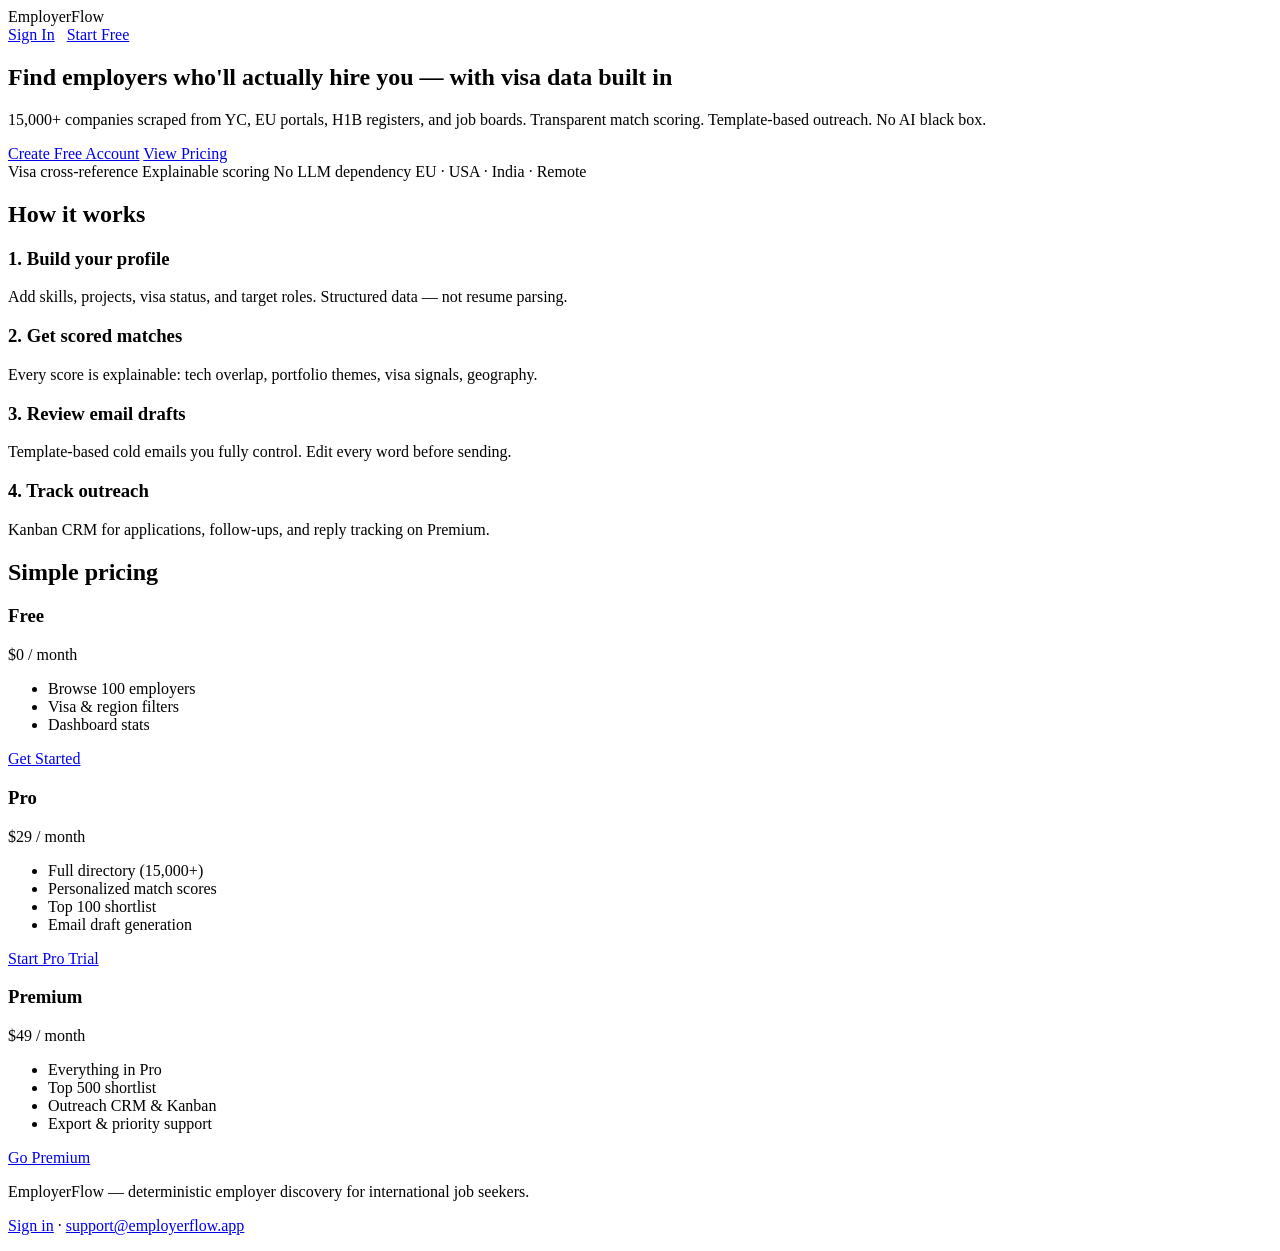
==== frontend/static/index.html @ b6869681 "Production SaaS: auth, Stripe billing, employer seed, deploy configs - Multi-tenant FastAPI app with" ====
<!DOCTYPE html>
<html lang="en">
<head>
  <meta charset="UTF-8">
  <meta name="viewport" content="width=device-width, initial-scale=1.0">
  <title>EmployerFlow — Visa-Aware Employer Discovery</title>
  <link rel="preconnect" href="https://fonts.googleapis.com">
  <link href="https://fonts.googleapis.com/css2?family=Inter:wght@400;500;600&family=Outfit:wght@500;600;700&display=swap" rel="stylesheet">
  <link rel="stylesheet" href="/static/css/style.css">
</head>
<body>
  <nav class="landing-nav">
    <div class="logo">Employer<span>Flow</span></div>
    <div>
      <a href="/app.html" class="btn btn-ghost" style="margin-right:8px">Sign In</a>
      <a href="/app.html#register" class="btn btn-primary">Start Free</a>
    </div>
  </nav>

  <section class="hero">
    <h1>Find employers who'll actually hire you — with visa data built in</h1>
    <p>
      15,000+ companies scraped from YC, EU portals, H1B registers, and job boards.
      Transparent match scoring. Template-based outreach. No AI black box.
    </p>
    <div class="hero-actions">
      <a href="/app.html#register" class="btn btn-primary">Create Free Account</a>
      <a href="#pricing" class="btn btn-ghost">View Pricing</a>
    </div>
    <div class="badge-row">
      <span class="badge">Visa cross-reference</span>
      <span class="badge">Explainable scoring</span>
      <span class="badge">No LLM dependency</span>
      <span class="badge">EU · USA · India · Remote</span>
    </div>
  </section>

  <section class="features">
    <h2 class="section-title">How it works</h2>
    <div class="feature-grid">
      <div class="feature-card">
        <h3>1. Build your profile</h3>
        <p>Add skills, projects, visa status, and target roles. Structured data — not resume parsing.</p>
      </div>
      <div class="feature-card">
        <h3>2. Get scored matches</h3>
        <p>Every score is explainable: tech overlap, portfolio themes, visa signals, geography.</p>
      </div>
      <div class="feature-card">
        <h3>3. Review email drafts</h3>
        <p>Template-based cold emails you fully control. Edit every word before sending.</p>
      </div>
      <div class="feature-card">
        <h3>4. Track outreach</h3>
        <p>Kanban CRM for applications, follow-ups, and reply tracking on Premium.</p>
      </div>
    </div>
  </section>

  <section class="pricing" id="pricing">
    <h2 class="section-title">Simple pricing</h2>
    <div class="pricing-grid" id="pricing-cards">
      <div class="price-card">
        <h3>Free</h3>
        <div class="price">$0 <span>/ month</span></div>
        <ul>
          <li>Browse 100 employers</li>
          <li>Visa & region filters</li>
          <li>Dashboard stats</li>
        </ul>
        <a href="/app.html#register" class="btn btn-ghost" style="width:100%">Get Started</a>
      </div>
      <div class="price-card featured">
        <h3>Pro</h3>
        <div class="price">$29 <span>/ month</span></div>
        <ul>
          <li>Full directory (15,000+)</li>
          <li>Personalized match scores</li>
          <li>Top 100 shortlist</li>
          <li>Email draft generation</li>
        </ul>
        <a href="/app.html#register" class="btn btn-primary" style="width:100%">Start Pro Trial</a>
      </div>
      <div class="price-card">
        <h3>Premium</h3>
        <div class="price">$49 <span>/ month</span></div>
        <ul>
          <li>Everything in Pro</li>
          <li>Top 500 shortlist</li>
          <li>Outreach CRM & Kanban</li>
          <li>Export & priority support</li>
        </ul>
        <a href="/app.html#register" class="btn btn-ghost" style="width:100%">Go Premium</a>
      </div>
    </div>
  </section>

  <footer>
    <p>EmployerFlow — deterministic employer discovery for international job seekers.</p>
    <p style="margin-top:8px"><a href="/app.html">Sign in</a> · <a href="mailto:support@employerflow.app">support@employerflow.app</a></p>
  </footer>
</body>
</html>
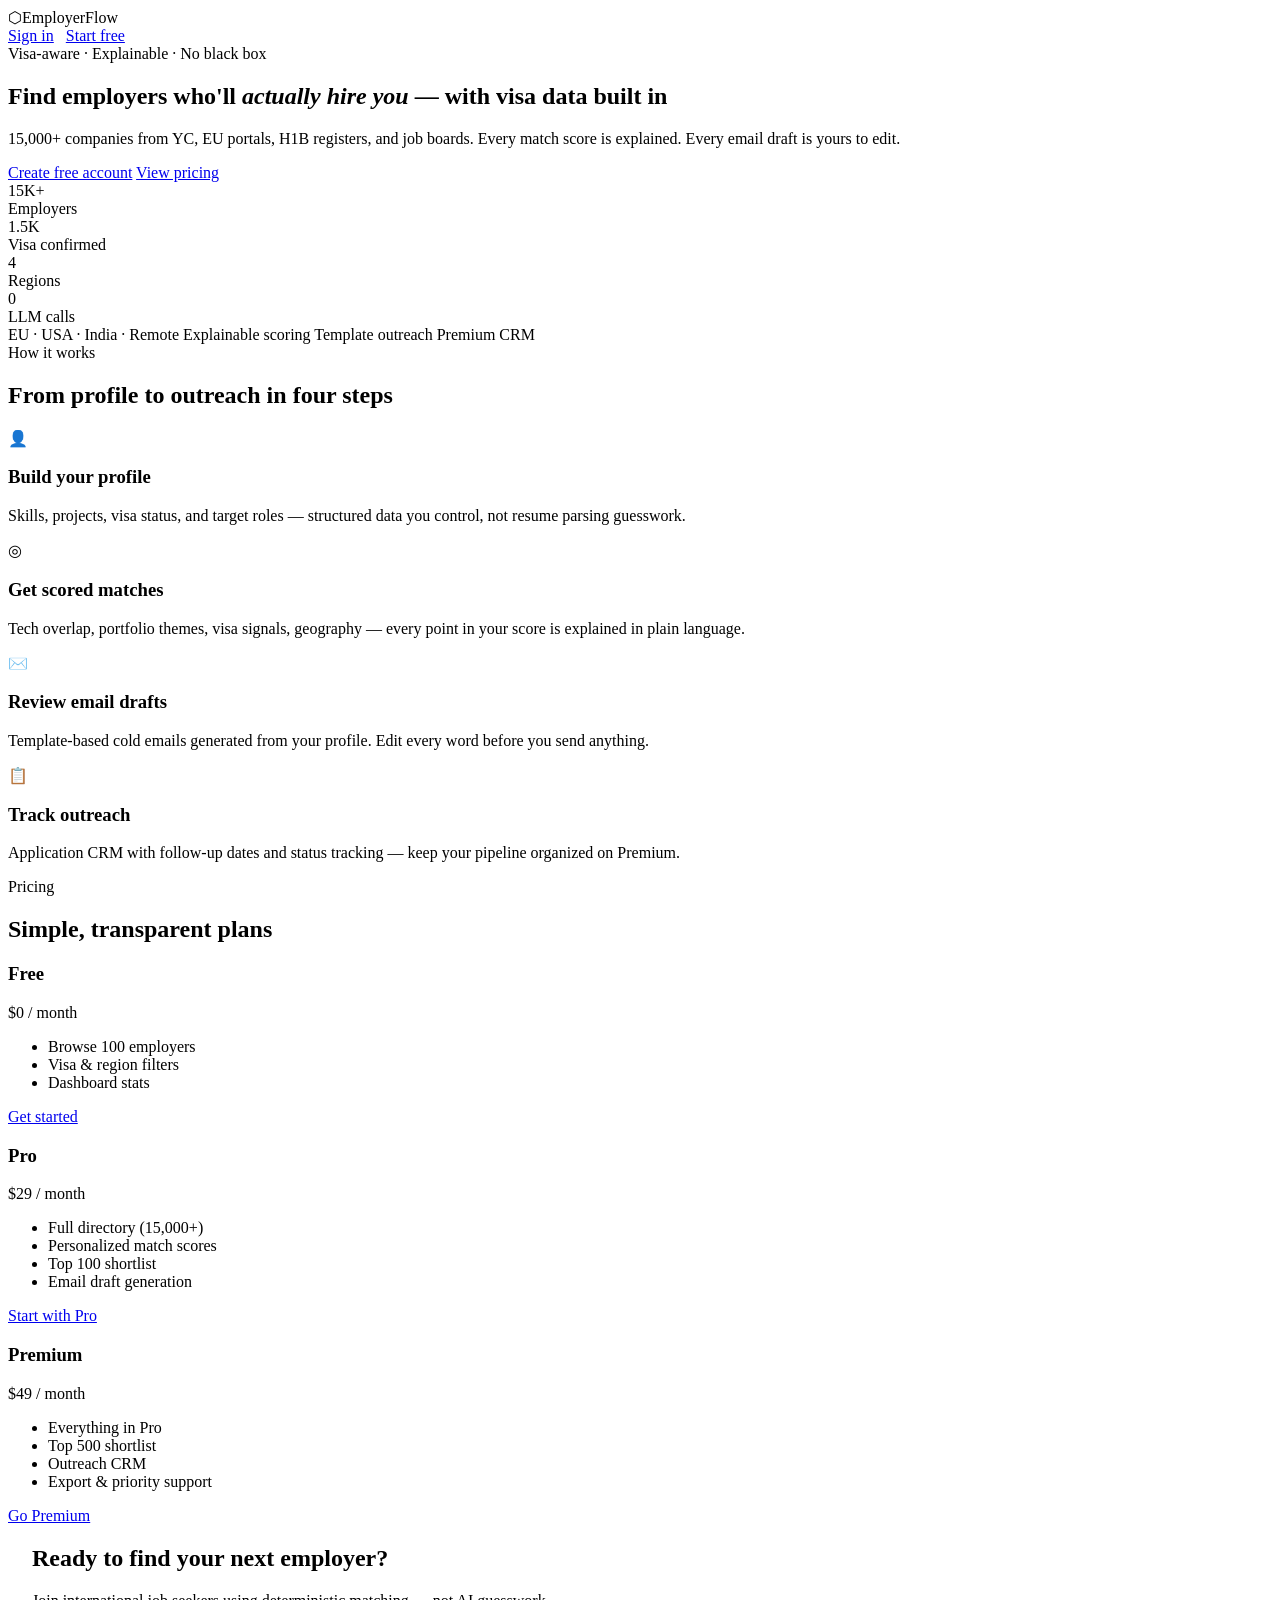
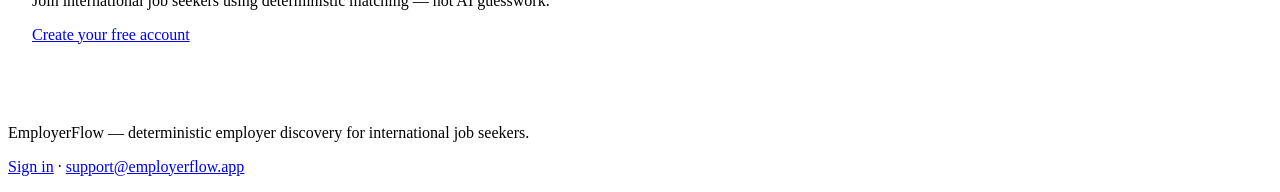
==== commit bf092546: "Redesign EmployerFlow UI with migration-intelligence aesthetic. New Syne + DM Sans typography, coppe" ====
--- a/frontend/static/index.html
+++ b/frontend/static/index.html
@@ -5,61 +5,75 @@
   <meta name="viewport" content="width=device-width, initial-scale=1.0">
   <title>EmployerFlow — Visa-Aware Employer Discovery</title>
   <link rel="preconnect" href="https://fonts.googleapis.com">
-  <link href="https://fonts.googleapis.com/css2?family=Inter:wght@400;500;600&family=Outfit:wght@500;600;700&display=swap" rel="stylesheet">
-  <link rel="stylesheet" href="/static/css/style.css">
+  <link rel="preconnect" href="https://fonts.gstatic.com" crossorigin>
+  <link href="https://fonts.googleapis.com/css2?family=DM+Sans:ital,opsz,wght@0,9..40,400;0,9..40,500;0,9..40,600;0,9..40,700&family=JetBrains+Mono:wght@500;600&family=Syne:wght@600;700;800&display=swap" rel="stylesheet">
+  <link rel="stylesheet" href="/static/css/style.css?v=ui2">
 </head>
-<body>
+<body class="landing-body">
   <nav class="landing-nav">
-    <div class="logo">Employer<span>Flow</span></div>
+    <div class="logo"><span class="logo-mark">⬡</span>Employer<span>Flow</span></div>
     <div>
-      <a href="/app.html" class="btn btn-ghost" style="margin-right:8px">Sign In</a>
-      <a href="/app.html#register" class="btn btn-primary">Start Free</a>
+      <a href="/app.html" class="btn btn-ghost" style="margin-right:8px">Sign in</a>
+      <a href="/app.html#register" class="btn btn-primary">Start free</a>
     </div>
   </nav>
 
   <section class="hero">
-    <h1>Find employers who'll actually hire you — with visa data built in</h1>
+    <div class="hero-eyebrow">Visa-aware · Explainable · No black box</div>
+    <h1>Find employers who'll <em>actually hire you</em> — with visa data built in</h1>
     <p>
-      15,000+ companies scraped from YC, EU portals, H1B registers, and job boards.
-      Transparent match scoring. Template-based outreach. No AI black box.
+      15,000+ companies from YC, EU portals, H1B registers, and job boards.
+      Every match score is explained. Every email draft is yours to edit.
     </p>
     <div class="hero-actions">
-      <a href="/app.html#register" class="btn btn-primary">Create Free Account</a>
-      <a href="#pricing" class="btn btn-ghost">View Pricing</a>
+      <a href="/app.html#register" class="btn btn-primary">Create free account</a>
+      <a href="#pricing" class="btn btn-ghost">View pricing</a>
+    </div>
+    <div class="hero-stats">
+      <div class="hero-stat"><div class="num">15K+</div><div class="lbl">Employers</div></div>
+      <div class="hero-stat"><div class="num">1.5K</div><div class="lbl">Visa confirmed</div></div>
+      <div class="hero-stat"><div class="num">4</div><div class="lbl">Regions</div></div>
+      <div class="hero-stat"><div class="num">0</div><div class="lbl">LLM calls</div></div>
     </div>
     <div class="badge-row">
-      <span class="badge">Visa cross-reference</span>
+      <span class="badge">EU · USA · India · Remote</span>
       <span class="badge">Explainable scoring</span>
-      <span class="badge">No LLM dependency</span>
-      <span class="badge">EU · USA · India · Remote</span>
+      <span class="badge">Template outreach</span>
+      <span class="badge">Premium CRM</span>
     </div>
   </section>
 
   <section class="features">
-    <h2 class="section-title">How it works</h2>
+    <div class="section-eyebrow">How it works</div>
+    <h2 class="section-title">From profile to outreach in four steps</h2>
     <div class="feature-grid">
       <div class="feature-card">
-        <h3>1. Build your profile</h3>
-        <p>Add skills, projects, visa status, and target roles. Structured data — not resume parsing.</p>
+        <div class="feature-icon">👤</div>
+        <h3>Build your profile</h3>
+        <p>Skills, projects, visa status, and target roles — structured data you control, not resume parsing guesswork.</p>
       </div>
       <div class="feature-card">
-        <h3>2. Get scored matches</h3>
-        <p>Every score is explainable: tech overlap, portfolio themes, visa signals, geography.</p>
+        <div class="feature-icon">◎</div>
+        <h3>Get scored matches</h3>
+        <p>Tech overlap, portfolio themes, visa signals, geography — every point in your score is explained in plain language.</p>
       </div>
       <div class="feature-card">
-        <h3>3. Review email drafts</h3>
-        <p>Template-based cold emails you fully control. Edit every word before sending.</p>
+        <div class="feature-icon">✉️</div>
+        <h3>Review email drafts</h3>
+        <p>Template-based cold emails generated from your profile. Edit every word before you send anything.</p>
       </div>
       <div class="feature-card">
-        <h3>4. Track outreach</h3>
-        <p>Kanban CRM for applications, follow-ups, and reply tracking on Premium.</p>
+        <div class="feature-icon">📋</div>
+        <h3>Track outreach</h3>
+        <p>Application CRM with follow-up dates and status tracking — keep your pipeline organized on Premium.</p>
       </div>
     </div>
   </section>
 
   <section class="pricing" id="pricing">
-    <h2 class="section-title">Simple pricing</h2>
-    <div class="pricing-grid" id="pricing-cards">
+    <div class="section-eyebrow">Pricing</div>
+    <h2 class="section-title">Simple, transparent plans</h2>
+    <div class="pricing-grid">
       <div class="price-card">
         <h3>Free</h3>
         <div class="price">$0 <span>/ month</span></div>
@@ -68,7 +82,7 @@
           <li>Visa & region filters</li>
           <li>Dashboard stats</li>
         </ul>
-        <a href="/app.html#register" class="btn btn-ghost" style="width:100%">Get Started</a>
+        <a href="/app.html#register" class="btn btn-ghost" style="width:100%">Get started</a>
       </div>
       <div class="price-card featured">
         <h3>Pro</h3>
@@ -79,7 +93,7 @@
           <li>Top 100 shortlist</li>
           <li>Email draft generation</li>
         </ul>
-        <a href="/app.html#register" class="btn btn-primary" style="width:100%">Start Pro Trial</a>
+        <a href="/app.html#register" class="btn btn-primary" style="width:100%">Start with Pro</a>
       </div>
       <div class="price-card">
         <h3>Premium</h3>
@@ -87,7 +101,7 @@
         <ul>
           <li>Everything in Pro</li>
           <li>Top 500 shortlist</li>
-          <li>Outreach CRM & Kanban</li>
+          <li>Outreach CRM</li>
           <li>Export & priority support</li>
         </ul>
         <a href="/app.html#register" class="btn btn-ghost" style="width:100%">Go Premium</a>
@@ -95,9 +109,15 @@
     </div>
   </section>
 
+  <div class="landing-cta" style="margin: 0 24px 80px">
+    <h2>Ready to find your next employer?</h2>
+    <p>Join international job seekers using deterministic matching — not AI guesswork.</p>
+    <a href="/app.html#register" class="btn btn-primary">Create your free account</a>
+  </div>
+
   <footer>
     <p>EmployerFlow — deterministic employer discovery for international job seekers.</p>
-    <p style="margin-top:8px"><a href="/app.html">Sign in</a> · <a href="mailto:support@employerflow.app">support@employerflow.app</a></p>
+    <p style="margin-top:10px"><a href="/app.html">Sign in</a> · <a href="mailto:support@employerflow.app">support@employerflow.app</a></p>
   </footer>
 </body>
 </html>
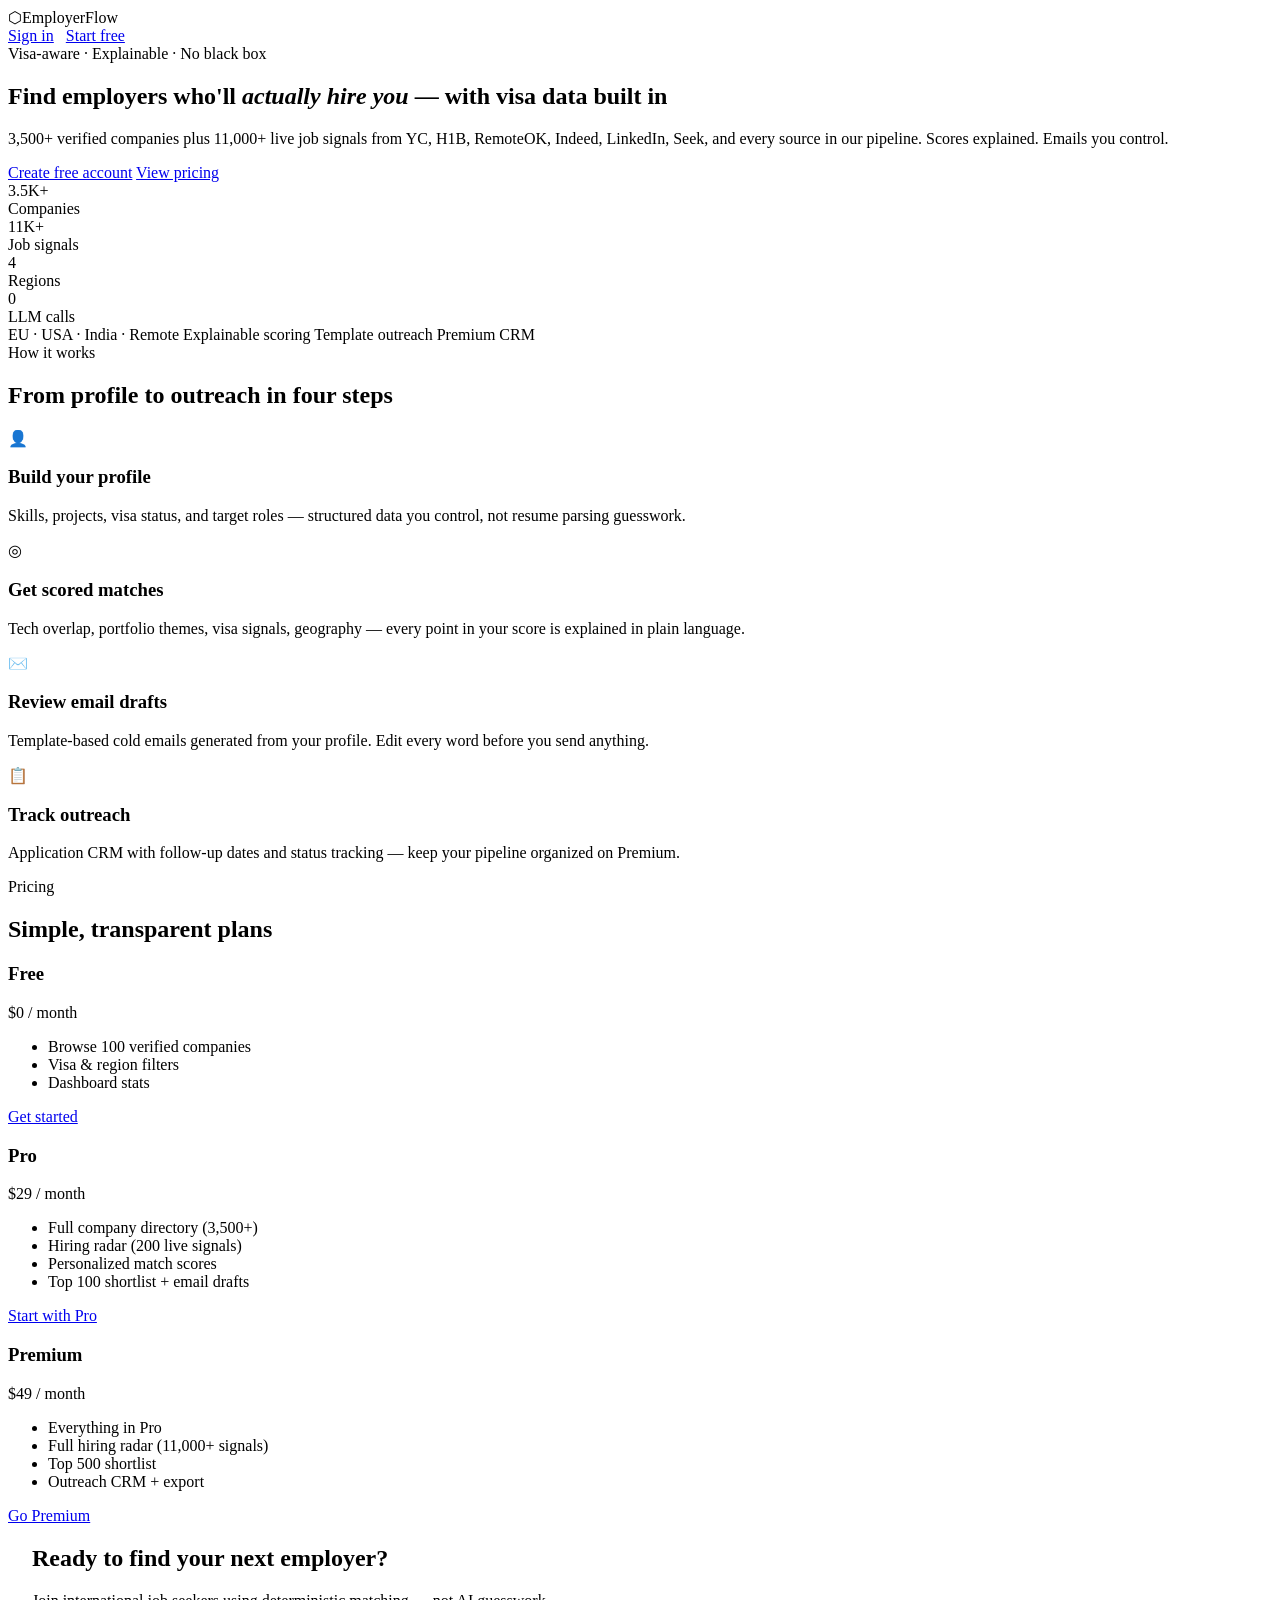
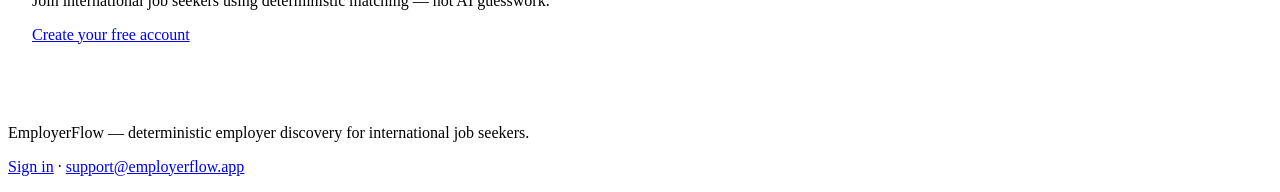
==== commit 5a86d85a: "Product-ready split: verified companies + Hiring Radar for MRR Seed 3,549 companies and 11,522 job s" ====
--- a/frontend/static/index.html
+++ b/frontend/static/index.html
@@ -7,7 +7,7 @@
   <link rel="preconnect" href="https://fonts.googleapis.com">
   <link rel="preconnect" href="https://fonts.gstatic.com" crossorigin>
   <link href="https://fonts.googleapis.com/css2?family=DM+Sans:ital,opsz,wght@0,9..40,400;0,9..40,500;0,9..40,600;0,9..40,700&family=JetBrains+Mono:wght@500;600&family=Syne:wght@600;700;800&display=swap" rel="stylesheet">
-  <link rel="stylesheet" href="/static/css/style.css?v=ui2">
+  <link rel="stylesheet" href="/static/css/style.css?v=ui6">
 </head>
 <body class="landing-body">
   <nav class="landing-nav">
@@ -22,16 +22,16 @@
     <div class="hero-eyebrow">Visa-aware · Explainable · No black box</div>
     <h1>Find employers who'll <em>actually hire you</em> — with visa data built in</h1>
     <p>
-      15,000+ companies from YC, EU portals, H1B registers, and job boards.
-      Every match score is explained. Every email draft is yours to edit.
+      3,500+ verified companies plus 11,000+ live job signals from YC, H1B, RemoteOK,
+      Indeed, LinkedIn, Seek, and every source in our pipeline. Scores explained. Emails you control.
     </p>
     <div class="hero-actions">
       <a href="/app.html#register" class="btn btn-primary">Create free account</a>
       <a href="#pricing" class="btn btn-ghost">View pricing</a>
     </div>
     <div class="hero-stats">
-      <div class="hero-stat"><div class="num">15K+</div><div class="lbl">Employers</div></div>
-      <div class="hero-stat"><div class="num">1.5K</div><div class="lbl">Visa confirmed</div></div>
+      <div class="hero-stat"><div class="num">3.5K+</div><div class="lbl">Companies</div></div>
+      <div class="hero-stat"><div class="num">11K+</div><div class="lbl">Job signals</div></div>
       <div class="hero-stat"><div class="num">4</div><div class="lbl">Regions</div></div>
       <div class="hero-stat"><div class="num">0</div><div class="lbl">LLM calls</div></div>
     </div>
@@ -78,7 +78,7 @@
         <h3>Free</h3>
         <div class="price">$0 <span>/ month</span></div>
         <ul>
-          <li>Browse 100 employers</li>
+          <li>Browse 100 verified companies</li>
           <li>Visa & region filters</li>
           <li>Dashboard stats</li>
         </ul>
@@ -88,10 +88,10 @@
         <h3>Pro</h3>
         <div class="price">$29 <span>/ month</span></div>
         <ul>
-          <li>Full directory (15,000+)</li>
+          <li>Full company directory (3,500+)</li>
+          <li>Hiring radar (200 live signals)</li>
           <li>Personalized match scores</li>
-          <li>Top 100 shortlist</li>
-          <li>Email draft generation</li>
+          <li>Top 100 shortlist + email drafts</li>
         </ul>
         <a href="/app.html#register" class="btn btn-primary" style="width:100%">Start with Pro</a>
       </div>
@@ -100,9 +100,9 @@
         <div class="price">$49 <span>/ month</span></div>
         <ul>
           <li>Everything in Pro</li>
+          <li>Full hiring radar (11,000+ signals)</li>
           <li>Top 500 shortlist</li>
-          <li>Outreach CRM</li>
-          <li>Export & priority support</li>
+          <li>Outreach CRM + export</li>
         </ul>
         <a href="/app.html#register" class="btn btn-ghost" style="width:100%">Go Premium</a>
       </div>
